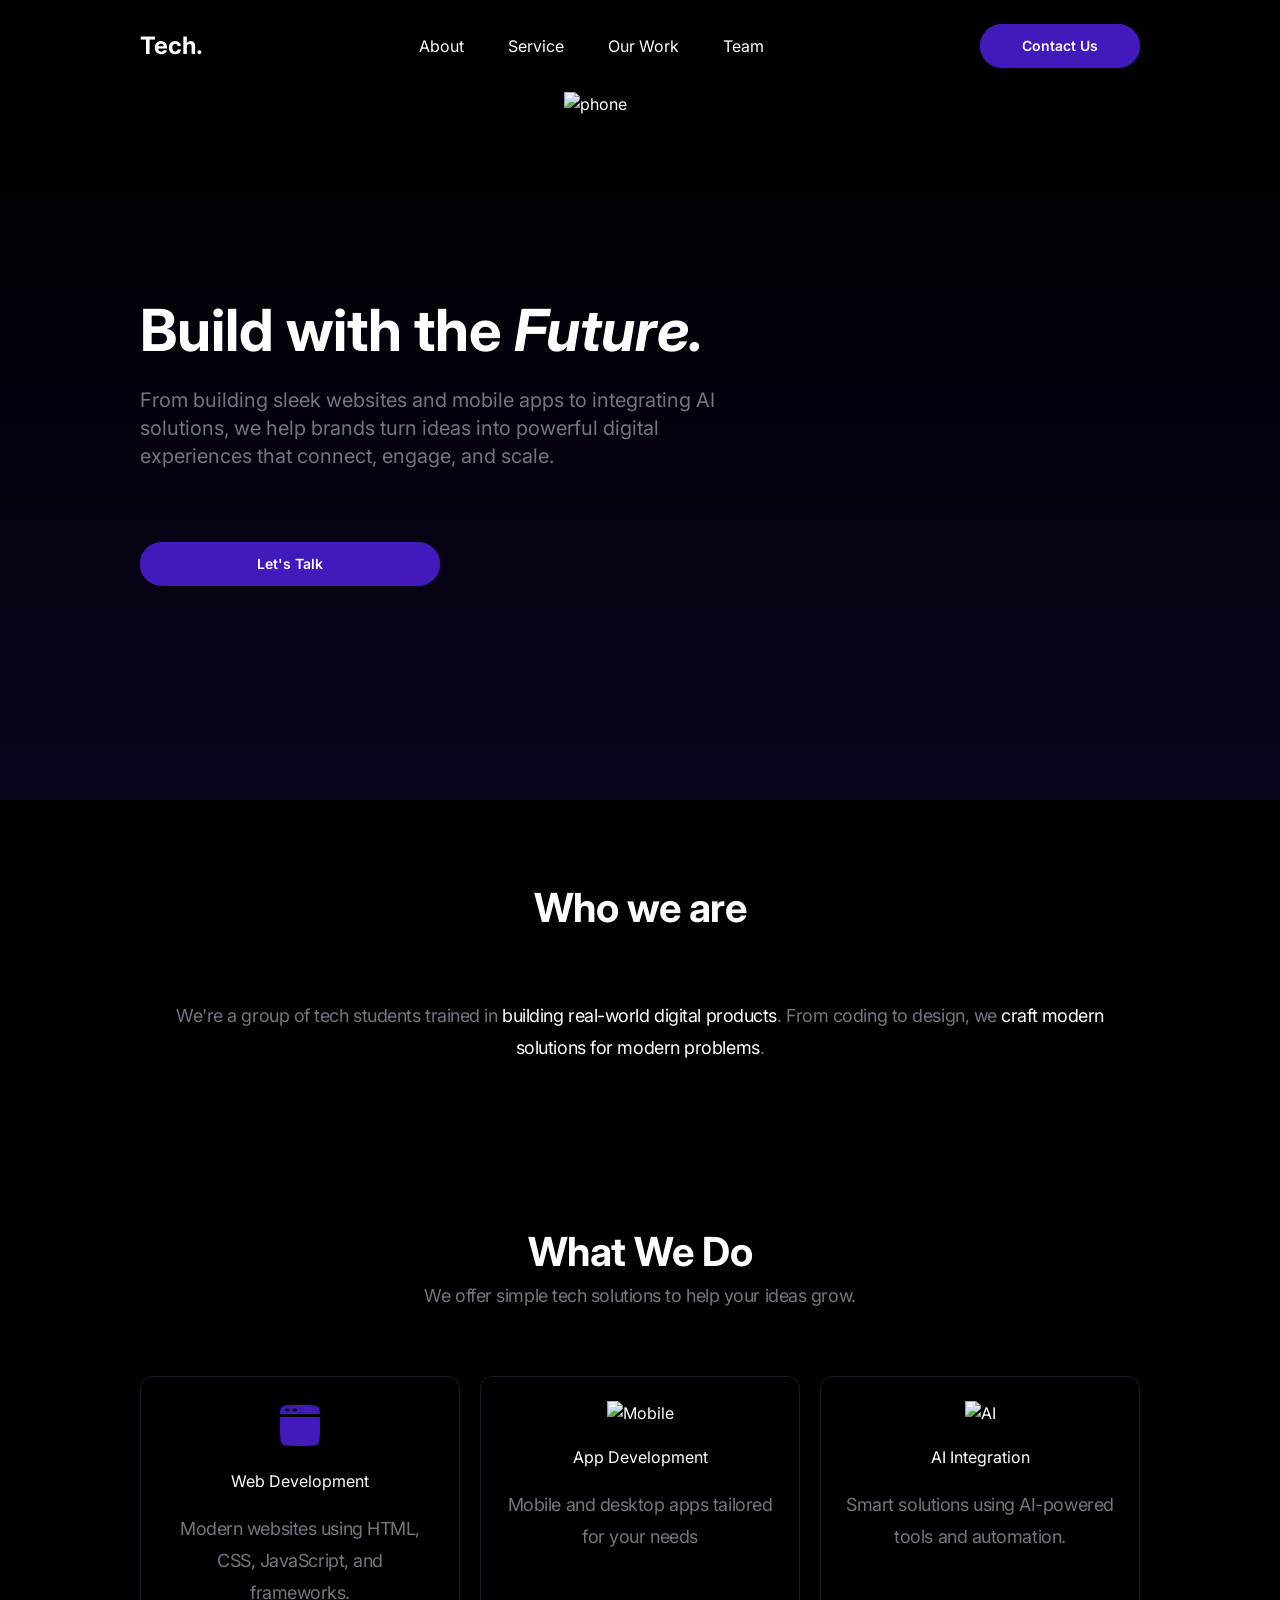
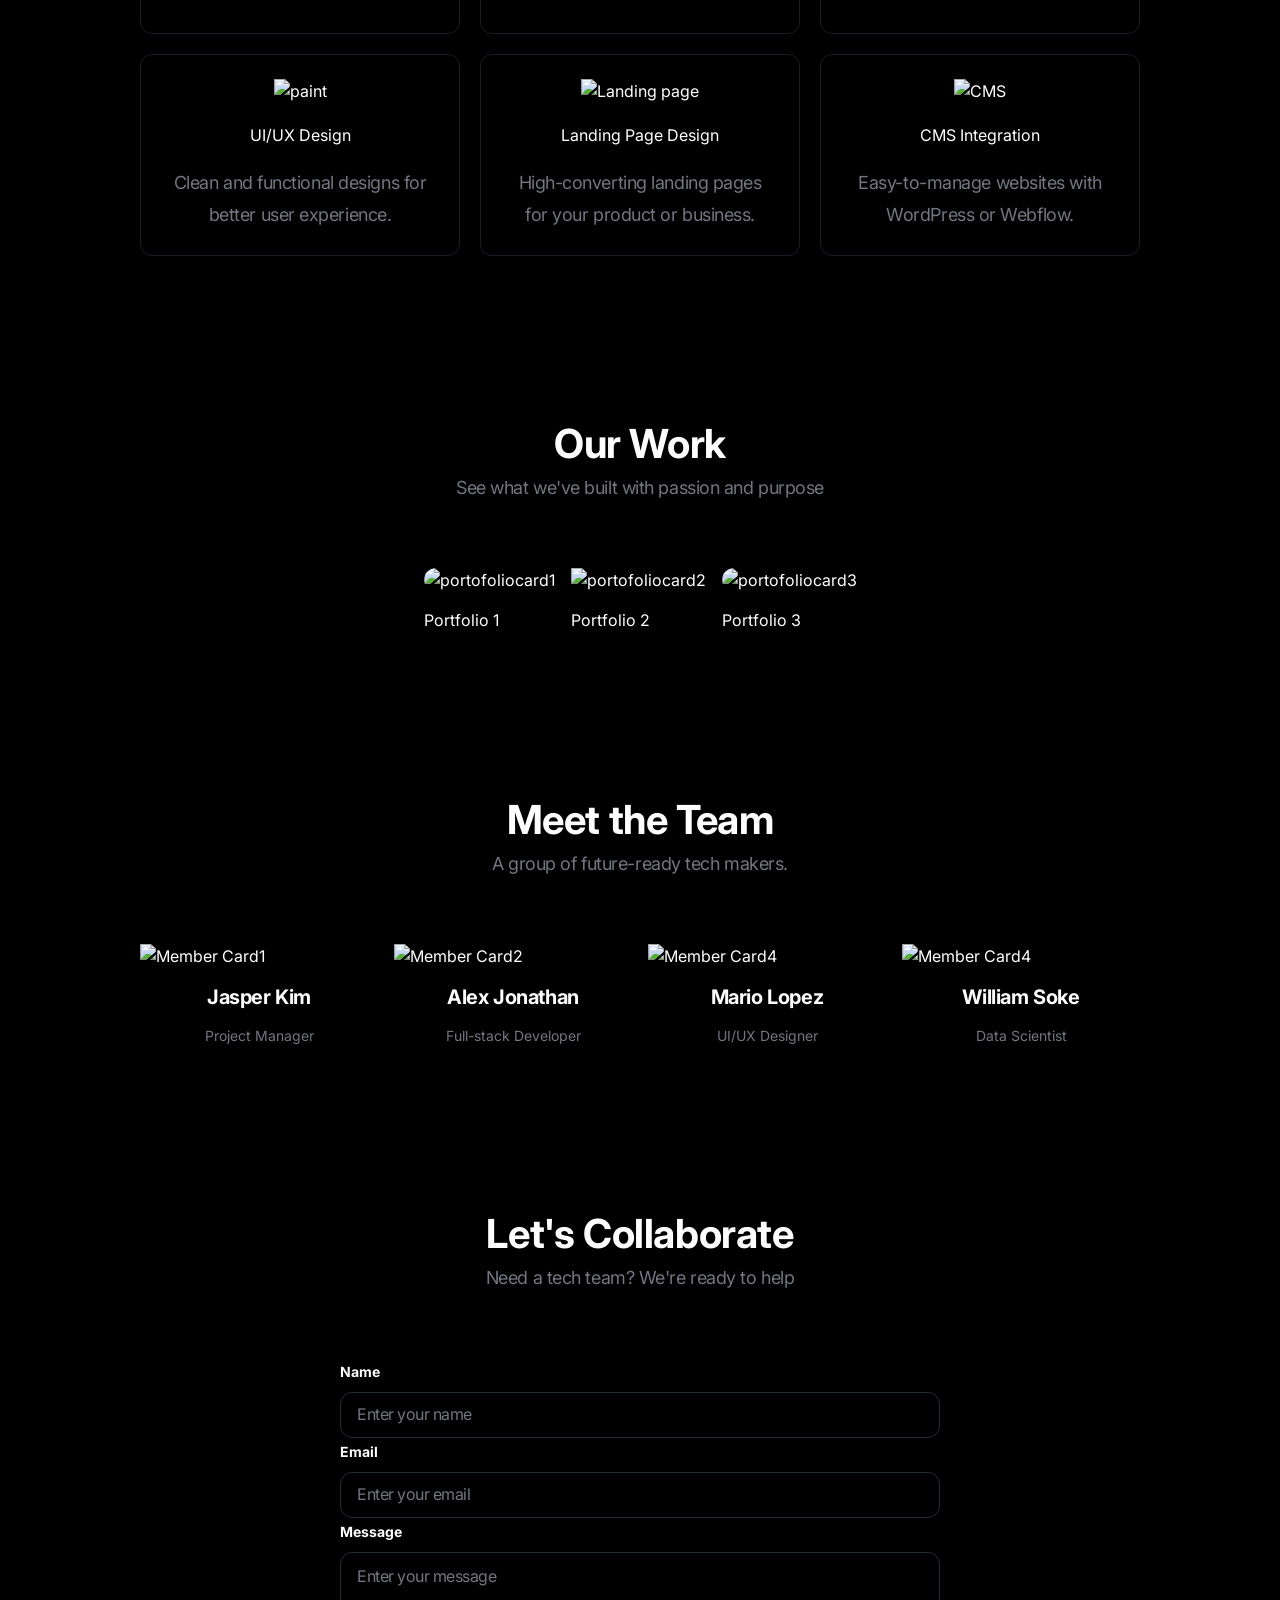
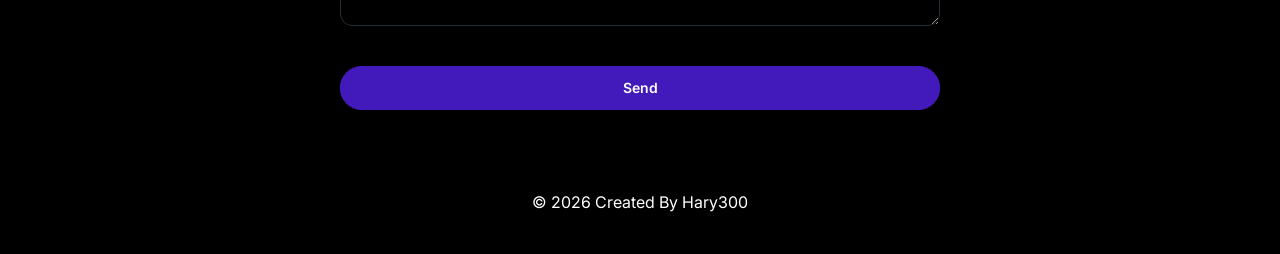
==== index.html @ cd2a8594 "feat: implement all core features, pending UI polish" ====
<!doctype html>
<html lang="en" class="scroll-smooth">
  <head>
    <meta charset="UTF-8" />
    <meta name="viewport" content="width=device-width, initial-scale=1.0" />
    <title>Challenge 1 - Hary300</title>
    <!-- css -->
    <link rel="stylesheet" href="./src/output.css" />
    <!-- fonts -->
    <link rel="preconnect" href="https://fonts.googleapis.com" />
    <link rel="preconnect" href="https://fonts.gstatic.com" crossorigin />
    <link
      href="https://fonts.googleapis.com/css2?family=Inter:ital,opsz,wght@0,14..32,100..900;1,14..32,100..900&display=swap"
      rel="stylesheet"
    />
    <link
      rel="shortcut icon"
      href="./assets/icons/landing-page.png"
      type="image/x-icon"
    />
  </head>
  <body class="font-Inter text-white flex flex-col items-center bg-black">
    <div class="container">
      <!-- ===== 1. HEADER SECTION ===== -->
      <header
        class="flex sticky top-0 justify-between items-center p-4 md:py-6 md:px-15 lg:px-35 z-30 backdrop-blur-2xl"
      >
        <div
          class="header-background bg-black backdrop-blur-2xl absolute inset-0 lg:hidden"
        ></div>

        <h1 class="logo text-2xl font-bold relative z-50">
          <a href="#home">Tech.</a>
        </h1>

        <nav class="menu hidden lg:block">
          <ul class="flex gap-11">
            <li><a href="#about">About</a></li>
            <li><a href="#service">Service</a></li>
            <li><a href="#our-work">Our Work</a></li>
            <li><a href="#team">Team</a></li>
          </ul>
        </nav>

        <div class="btn-container hidden lg:min-w-40 lg:block">
          <button class="btn">
            <a href="#contact-us">Contact Us</a>
          </button>
        </div>

        <div class="lg:hidden">
          <input type="checkbox" class="peer hidden checked-state" id="menu" />
          <label
            for="menu"
            class="hamburger-button flex flex-col gap-1.5 cursor-pointer relative z-20 peer-checked:[&>.first-line]:rotate-45 peer-checked:[&>.first-line]:translate-y-2 peer-checked:[&>.middle-line]:opacity-0 peer-checked:[&>.last-line]:-rotate-45 peer-checked:[&>.last-line]:-translate-y-2"
          >
            <span
              class="first-line w-5 h-0.5 bg-[#FDFDFD] rounded-full transition-transform duration-300"
            ></span>
            <span
              class="middle-line w-5 h-0.5 bg-[#FDFDFD] rounded-full transition-opacity duration-300"
            ></span>
            <span
              class="last-line w-5 h-0.5 bg-[#FDFDFD] rounded-full transition-transform duration-300"
            ></span>
          </label>

          <!-- offset menu -->
          <nav
            class="offset-menu flex flex-col absolute left-0 w-full top-16 gap-4 transition-transform -translate-y-500 duration-300 peer-checked:translate-y-0 lg:hidden bg-black h-dvh pointer-events-none peer-checked:pointer-events-auto px-4 md:py-6 md:px-15"
          >
            <ul class="flex flex-col gap-4 md:gap-6">
              <li><a href="#about" class="nav-link">About</a></li>
              <li>
                <a href="#service" class="nav-link">Service</a>
              </li>
              <li>
                <a href="#our-work" class="nav-link">Our Work</a>
              </li>
              <li>
                <a href="#team" class="nav-link">Team</a>
              </li>
            </ul>

            <a href="#contact-us" class="w-full">
              <div class="btn-container p-4">
                <button class="contact-us-btn btn">Contact Us</button>
              </div></a
            >
          </nav>
        </div>
      </header>

      <!-- ===== 2. HERO SECTION ===== -->
      <section
        class="hero flex flex-col lg:relative lg:flex-row lg:py-23 xl:py-53.5 gap-6 pt-10 px-4 md:px-15 lg:px-35 bg-line bg-linear-to-b from-[#0000] to-[#210A5E]/30 lg:overflow-hidden"
        id="hero"
      >
        <div
          class="text flex flex-col items-start gap-4 lg:w-[55%] xl:gap-8 xl:w-[60%] 2xl:w-[50%]"
        >
          <h2 class="text-[40px] font-bold leading-12 xl:text-[58px]">
            Build with the <span class="italic">Future.</span>
          </h2>
          <p class="text-[#717680] text-base xl:text-xl">
            From building sleek websites and mobile apps to integrating AI
            solutions, we help brands turn ideas into powerful digital
            experiences that connect, engage, and scale.
          </p>
          <a href="#contact-us" class="w-full lg:max-w-75 lg:block pt-10">
            <div class="btn-container">
              <button class="btn">Let's Talk</button>
            </div></a
          >
        </div>

        <div
          class="self-start lg:absolute lg:w-[35%] xl:w-[45%] 2xl:w-[38%] lg:top-0 lg:right-35"
        >
          <img src="./assets/images/hand.png" alt="phone" />
        </div>
      </section>

      <!-- ===== 3. WHO WE ARE SECTION ===== -->
      <section class="who-we-are section-layout" id="about">
        <h2 class="h2-text">Who we are</h2>
        <p class="p-text">
          We're a group of tech students trained in
          <span class="text-[#FDFDFD]"
            >building real-world digital products</span
          >. From coding to design, we
          <span class="text-[#FDFDFD]"
            >craft modern solutions for modern problems</span
          >.
        </p>
      </section>

      <!-- ===== 4. WHAT WE DO SECTION ===== -->
      <section class="what-we-do section-layout" id="service">
        <div class="text">
          <h2 class="h2-text">What We Do</h2>
          <p class="p-text">
            We offer simple tech solutions to help your ideas grow.
          </p>
        </div>

        <div class="grid grid-cols-2 w-full gap-4 md:grid-cols-3 md:gap-5">
          <!-- card 1 -->
          <div class="card service-card">
            <img src="./assets/images/website.png" alt="Website" />
            <h3>Web Development</h3>
            <p class="p-text">
              Modern websites using HTML, CSS, JavaScript, and frameworks.
            </p>
          </div>
          <!-- card 2 -->
          <div class="card service-card">
            <img src="./assets/images/mobile.png" alt="Mobile" />
            <h3>App Development</h3>
            <p class="p-text">
              Mobile and desktop apps tailored for your needs
            </p>
          </div>
          <!-- card 3 -->
          <div class="card service-card">
            <img src="./assets/images/ai.png" alt="AI" />
            <h3>AI Integration</h3>
            <p class="p-text">
              Smart solutions using AI-powered tools and automation.
            </p>
          </div>
          <!-- card 4 -->
          <div class="card service-card">
            <img src="./assets/images/paint.png" alt="paint" />
            <h3>UI/UX Design</h3>
            <p class="p-text">
              Clean and functional designs for better user experience.
            </p>
          </div>
          <!-- card 5  -->
          <div class="card service-card">
            <img src="./assets/images/landing-page.png" alt="Landing page" />
            <h3>Landing Page Design</h3>
            <p class="p-text">
              High-converting landing pages for your product or business.
            </p>
          </div>
          <!-- card 6 -->
          <div class="card service-card">
            <img src="./assets/images/cms.png" alt="CMS" />
            <h3>CMS Integration</h3>
            <p class="p-text">
              Easy-to-manage websites with WordPress or Webflow.
            </p>
          </div>
        </div>
      </section>

      <!-- ===== 5. OUR WORK SECTION ===== -->
      <section class="our-work section-layout" id="our-work">
        <div class="text">
          <h2 class="h2-text">Our Work</h2>
          <p class="p-text">See what we've built with passion and purpose</p>
        </div>

        <!-- portfolio -->
        <div class="flex flex-col lg:flex-row gap-4">
          <!-- card 1 -->
          <div class="flex flex-col gap-4">
            <div class="Portfolio rounded-2xl overflow-hidden portfolio-card">
              <img src="./assets/images/image-214.png" alt="portofoliocard1" />
            </div>
            <p class="text-left">Portfolio 1</p>
          </div>

          <!-- card 2 -->
          <div class="flex flex-col gap-4">
            <div class="Portfolio portfolio-card">
              <img src="./assets/images/image-314.png" alt="portofoliocard2" />
            </div>
            <p class="text-left">Portfolio 2</p>
          </div>

          <!-- card 3 -->
          <div class="flex flex-col gap-4">
            <div class="Portfolio rounded-2xl overflow-hidden portfolio-card">
              <img src="./assets/images/image-414.png" alt="portofoliocard3" />
            </div>
            <p class="text-left">Portfolio 3</p>
          </div>
        </div>
      </section>

      <!-- ===== 6. MEET THE TEAM SECTION ===== -->
      <section class="meet-the-team section-layout" id="team">
        <div class="text">
          <h2 class="h2-text">Meet the Team</h2>
          <p class="p-text">A group of future-ready tech makers.</p>
        </div>

        <!-- picture -->
        <div
          class="members grid grid-cols-2 lg:grid-cols-4 gap-4 md:gap-10 lg:gap-4 w-full"
        >
          <div class="flex flex-col gap-3">
            <img
              src="./assets/images/jasper-kim.png"
              alt="Member Card1"
              class="team-member-image"
            />
            <h3 class="name-title">Jasper Kim</h3>
            <p class="text-center text-sm text-[#717680]">Project Manager</p>
          </div>

          <div class="flex flex-col gap-3">
            <img
              src="./assets/images/alex-jonathan.png"
              alt="Member Card2"
              class="team-member-image"
            />
            <h3 class="name-title">Alex Jonathan</h3>
            <p class="text-center text-sm text-[#717680]">
              Full-stack Developer
            </p>
          </div>

          <div class="flex flex-col gap-3">
            <img
              src="./assets/images/mario-lopez.png"
              alt="Member Card4"
              class="team-member-image"
            />
            <h3 class="name-title">Mario Lopez</h3>
            <p class="text-center text-sm text-[#717680]">UI/UX Designer</p>
          </div>

          <div class="flex flex-col gap-3">
            <img
              src="./assets/images/william-soke.png"
              alt="Member Card4"
              class="team-member-image"
            />
            <h3 class="name-title">William Soke</h3>
            <p class="text-center text-sm text-[#717680]">Data Scientist</p>
          </div>
        </div>
      </section>

      <!-- ===== 7. LEST'S COLLABORATE SECTION ===== -->
      <section class="let-us-colaborate section-layout" id="contact-us">
        <div class="text">
          <h2 class="h2-text">Let's Collaborate</h2>
          <p class="p-text">Need a tech team? We're ready to help</p>
        </div>

        <!-- Form -->
        <form class="form w-full lg:max-w-150">
          <div class="name input-field">
            <label for="name" class="input-label">Name</label>
            <input
              type="text"
              id="name"
              placeholder="Enter your name"
              class="input"
            />
          </div>
          <div class="email input-field">
            <label for="email" class="input-label">Email</label>
            <input
              type="text"
              id="email"
              placeholder="Enter your email"
              class="input"
            />
          </div>
          <div class="message input-field">
            <label for="message" class="input-label">Message</label>
            <textarea
              id="message"
              placeholder="Enter your message"
              class="input"
            ></textarea>
          </div>
          <button class="btn mt-10">Send</button>
        </form>
      </section>
      <!-- ends -->
    </div>

    <!-- ===== 8. FOOTER ===== -->
    <footer class="pb-10">
      &copy 2026 Created By
      <a
        href="https://github.com/Hary300"
        target="_blank"
        class="hover:text-[#7454d1]"
        >Hary300</a
      >
    </footer>

    <script src="./script.js"></script>
  </body>
</html>
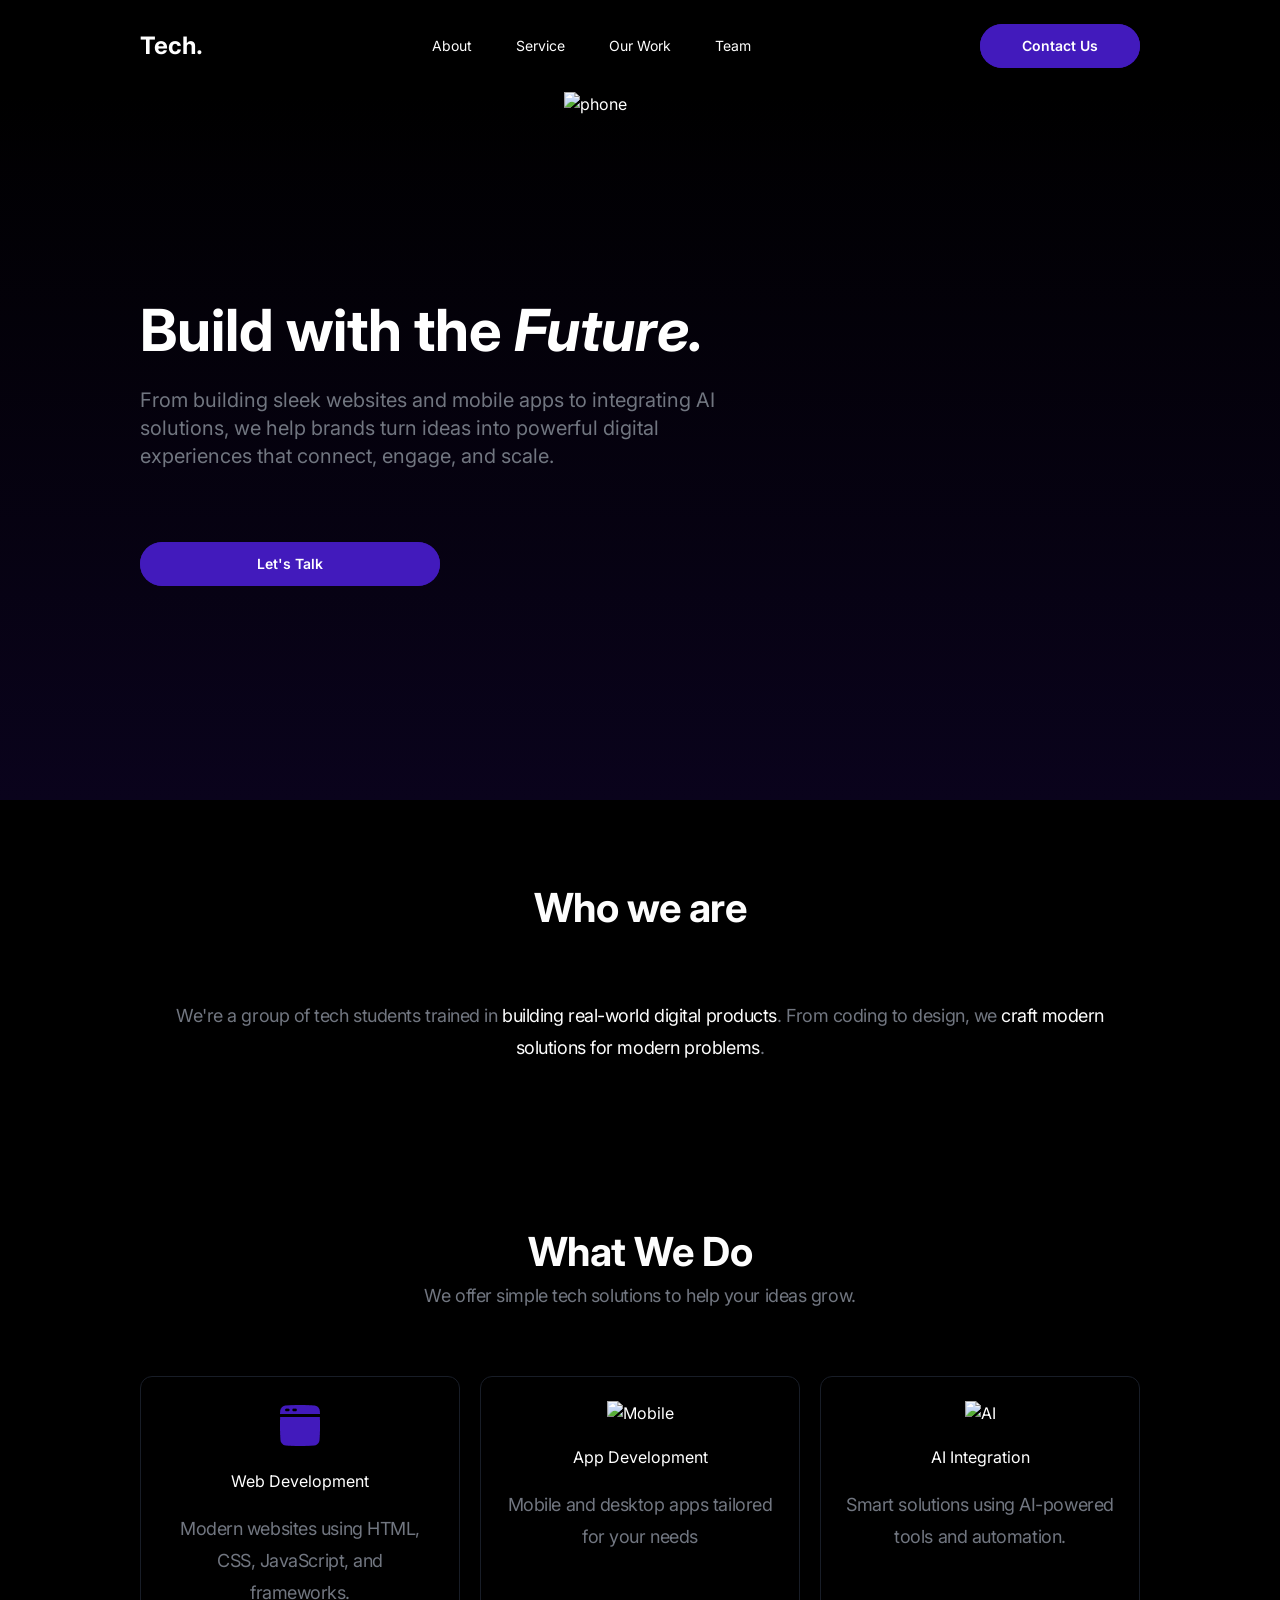
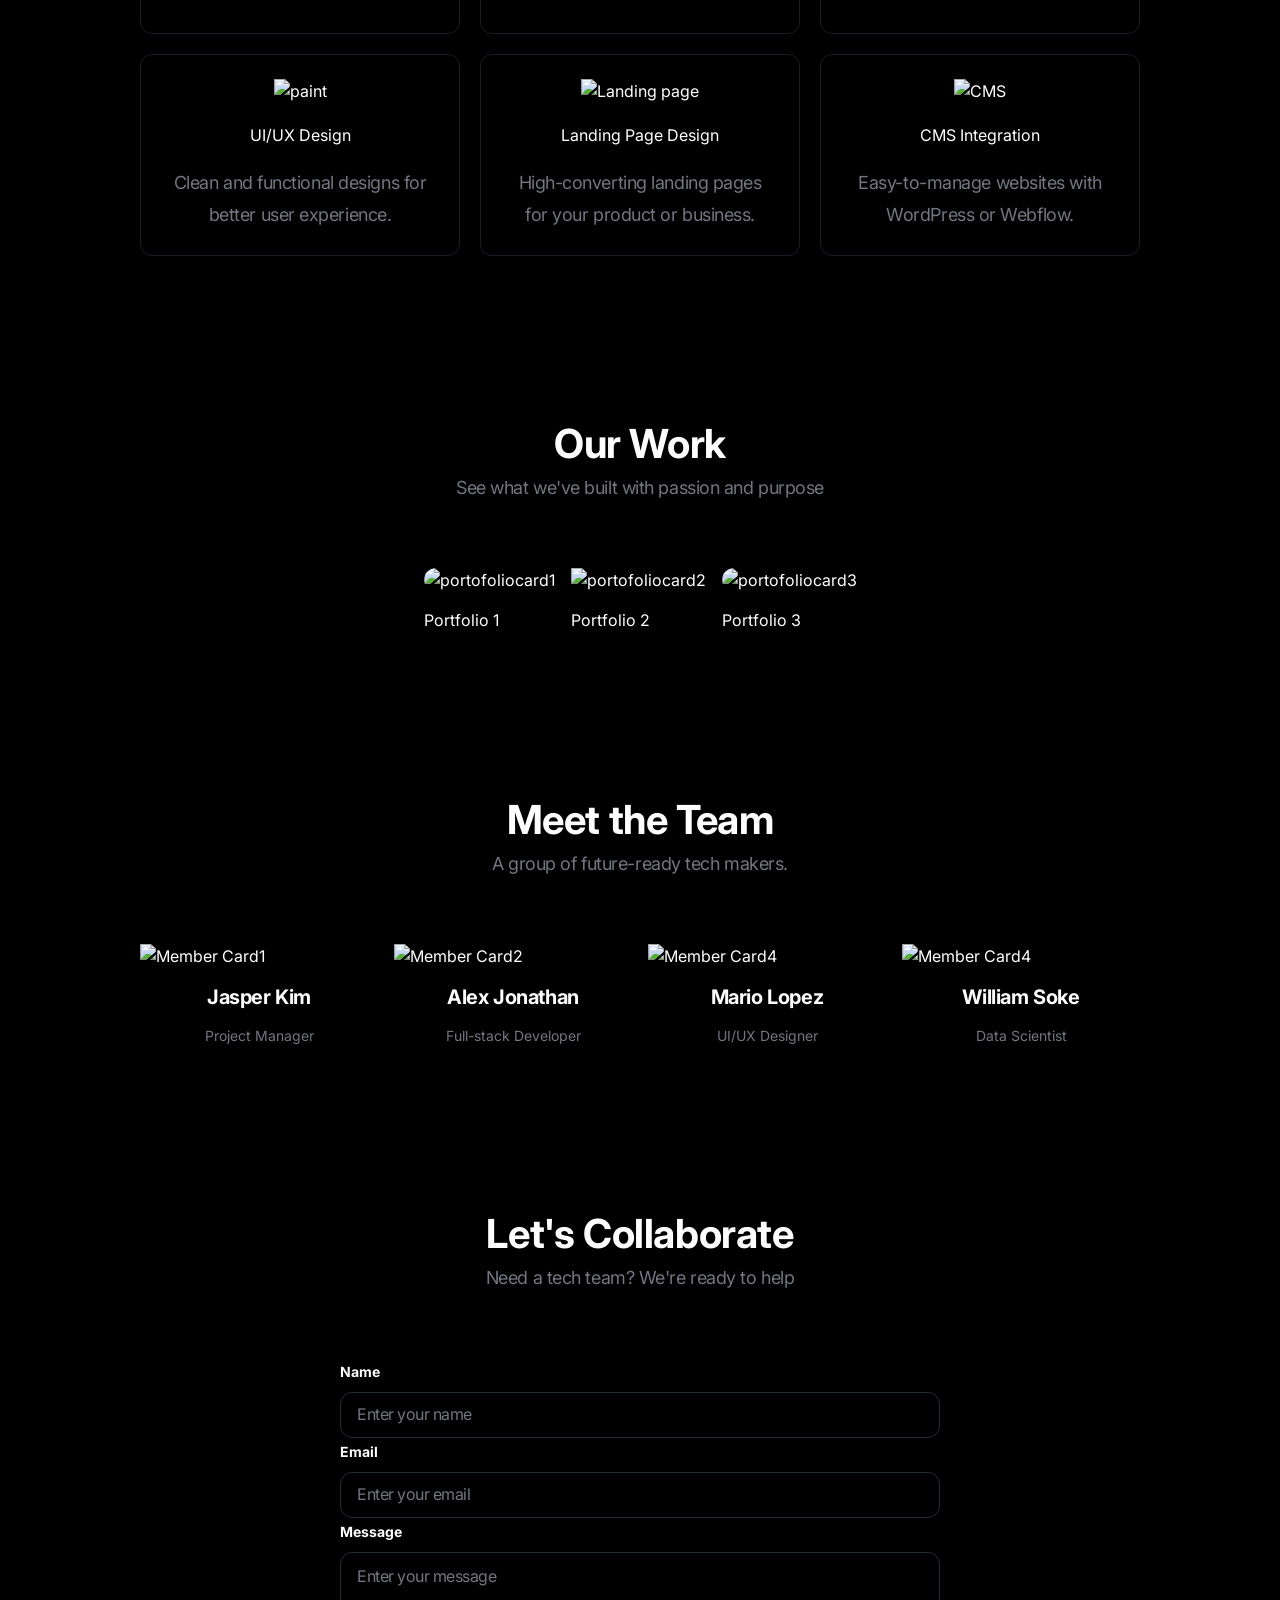
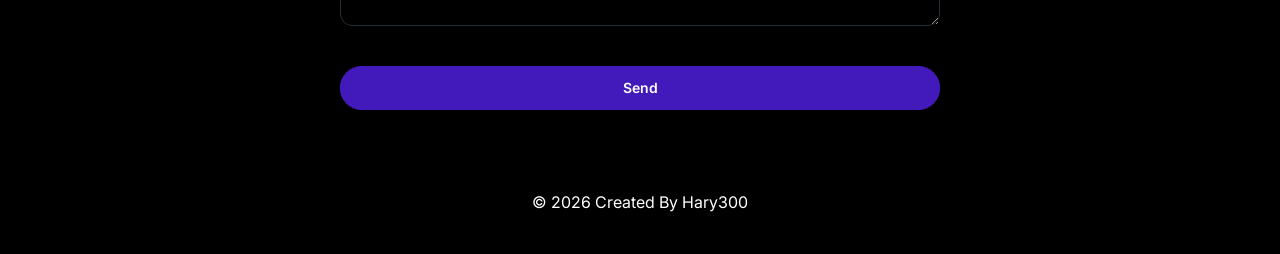
==== commit c5877366: "style: add style while hovering menu link and team cards" ====
--- a/index.html
+++ b/index.html
@@ -35,10 +35,10 @@
 
         <nav class="menu hidden lg:block">
           <ul class="flex gap-11">
-            <li><a href="#about">About</a></li>
-            <li><a href="#service">Service</a></li>
-            <li><a href="#our-work">Our Work</a></li>
-            <li><a href="#team">Team</a></li>
+            <li><a href="#about" class="menu-li-a">About</a></li>
+            <li><a href="#service" class="menu-li-a">Service</a></li>
+            <li><a href="#our-work" class="menu-li-a">Our Work</a></li>
+            <li><a href="#team" class="menu-li-a">Team</a></li>
           </ul>
         </nav>
 
@@ -48,6 +48,7 @@
           </button>
         </div>
 
+        <!-- hamburger menu -->
         <div class="lg:hidden">
           <input type="checkbox" class="peer hidden checked-state" id="menu" />
           <label
@@ -70,15 +71,15 @@
             class="offset-menu flex flex-col absolute left-0 w-full top-16 gap-4 transition-transform -translate-y-500 duration-300 peer-checked:translate-y-0 lg:hidden bg-black h-dvh pointer-events-none peer-checked:pointer-events-auto px-4 md:py-6 md:px-15"
           >
             <ul class="flex flex-col gap-4 md:gap-6">
-              <li><a href="#about" class="nav-link">About</a></li>
+              <li><a href="#about" class="menu-li-a">About</a></li>
               <li>
-                <a href="#service" class="nav-link">Service</a>
+                <a href="#service" class="menu-li-a">Service</a>
               </li>
               <li>
-                <a href="#our-work" class="nav-link">Our Work</a>
+                <a href="#our-work" class="menu-li-a">Our Work</a>
               </li>
               <li>
-                <a href="#team" class="nav-link">Team</a>
+                <a href="#team" class="menu-li-a">Team</a>
               </li>
             </ul>
 
@@ -242,7 +243,7 @@
         <div
           class="members grid grid-cols-2 lg:grid-cols-4 gap-4 md:gap-10 lg:gap-4 w-full"
         >
-          <div class="flex flex-col gap-3">
+          <div class="flex flex-col gap-3 group">
             <img
               src="./assets/images/jasper-kim.png"
               alt="Member Card1"
@@ -252,7 +253,7 @@
             <p class="text-center text-sm text-[#717680]">Project Manager</p>
           </div>
 
-          <div class="flex flex-col gap-3">
+          <div class="flex flex-col gap-3 group">
             <img
               src="./assets/images/alex-jonathan.png"
               alt="Member Card2"
@@ -264,7 +265,7 @@
             </p>
           </div>
 
-          <div class="flex flex-col gap-3">
+          <div class="flex flex-col gap-3 group">
             <img
               src="./assets/images/mario-lopez.png"
               alt="Member Card4"
@@ -274,7 +275,7 @@
             <p class="text-center text-sm text-[#717680]">UI/UX Designer</p>
           </div>
 
-          <div class="flex flex-col gap-3">
+          <div class="flex flex-col gap-3 group">
             <img
               src="./assets/images/william-soke.png"
               alt="Member Card4"
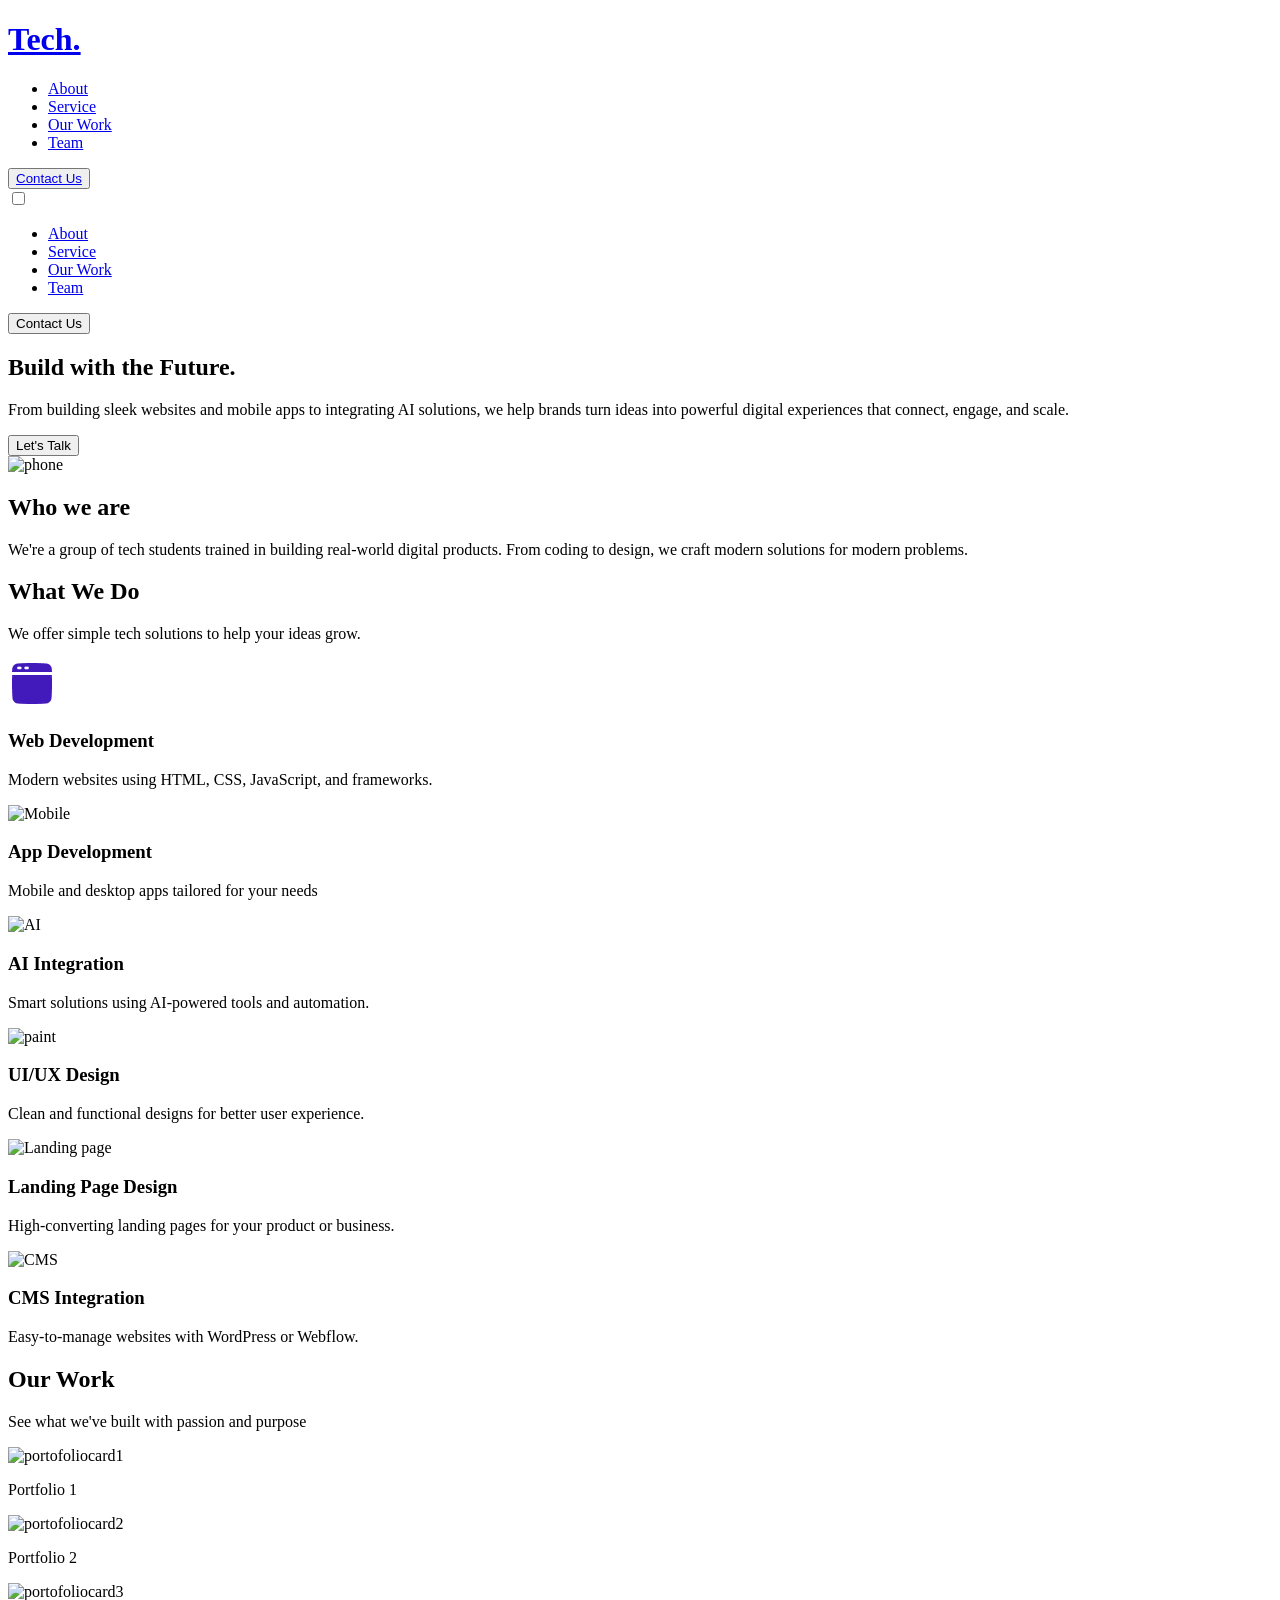
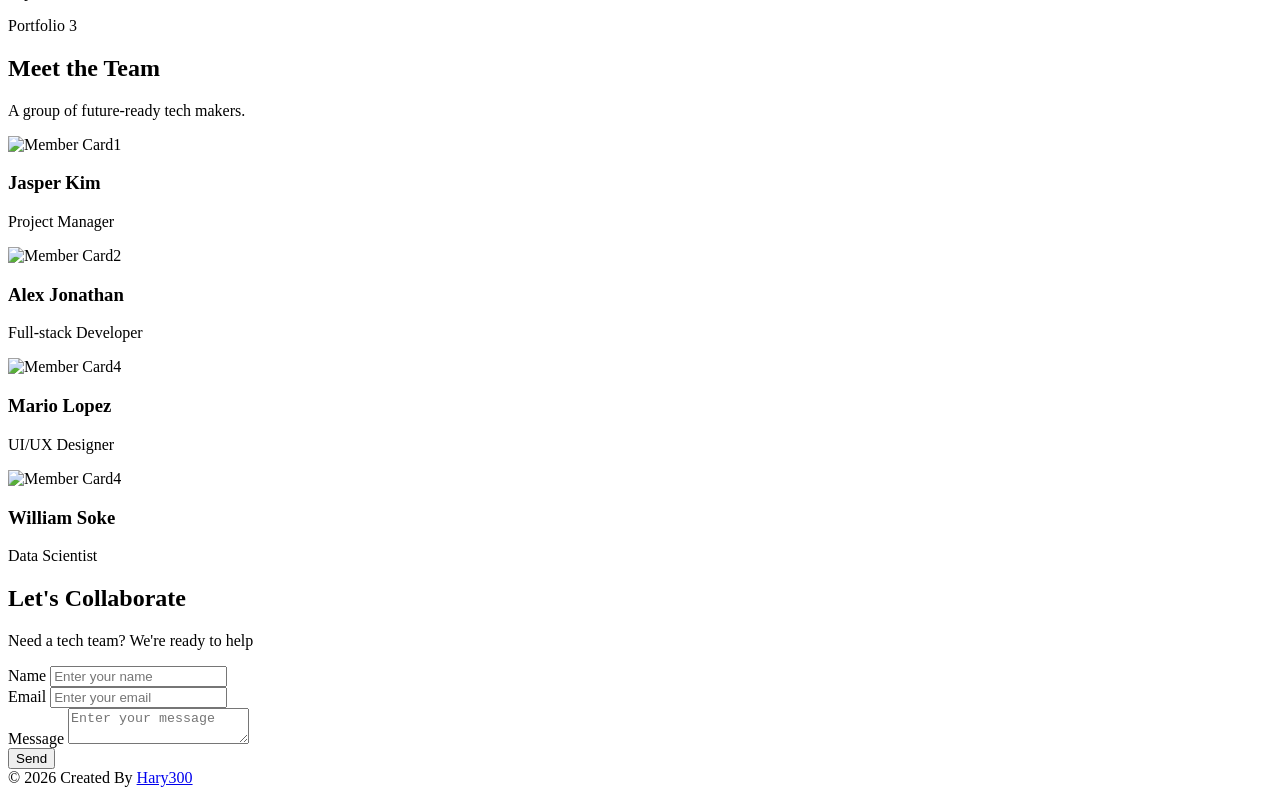
==== commit f293e005: "feat: add an interakctive form" ====
--- a/index.html
+++ b/index.html
@@ -297,7 +297,9 @@
         <!-- Form -->
         <form class="form w-full lg:max-w-150">
           <div class="name input-field">
-            <label for="name" class="input-label">Name</label>
+            <label for="name" class="input-label flex justify-between"
+              >Name <span class="error-container text-red-500 font-thin"></span
+            ></label>
             <input
               type="text"
               id="name"
@@ -305,8 +307,11 @@
               class="input"
             />
           </div>
+
           <div class="email input-field">
-            <label for="email" class="input-label">Email</label>
+            <label for="email" class="input-label flex justify-between"
+              >Email<span class="error-container text-red-500 font-thin"></span
+            ></label>
             <input
               type="text"
               id="email"
@@ -314,18 +319,36 @@
               class="input"
             />
           </div>
+
           <div class="message input-field">
-            <label for="message" class="input-label">Message</label>
+            <label for="message" class="input-label flex justify-between"
+              >Message<span
+                class="error-container text-red-500 font-thin"
+              ></span
+            ></label>
             <textarea
               id="message"
               placeholder="Enter your message"
               class="input"
             ></textarea>
           </div>
-          <button class="btn mt-10">Send</button>
+
+          <button class="submit-button btn mt-10">Send</button>
         </form>
       </section>
-      <!-- ends -->
+
+      <!-- modal starts -->
+      <div
+        class="modal flex justify-center items-center fixed left-0 top-0 size-full z-30 p-5 md:p-0 opacity-0 transition-all scale-95 duration-300 pointer-events-none"
+      >
+        <div
+          class="overlay absolute left-0 top-0 size-full bg-[rgba(0,0,0,0.7)]"
+        ></div>
+        <div
+          class="box-modal flex flex-col items-center z-40 py-10 px-5 bg-black border border-[rgb(66,26,188)] rounded-4xl w-full max-w-90"
+        ></div>
+      </div>
+      <!-- modal ends -->
     </div>
 
     <!-- ===== 8. FOOTER ===== -->
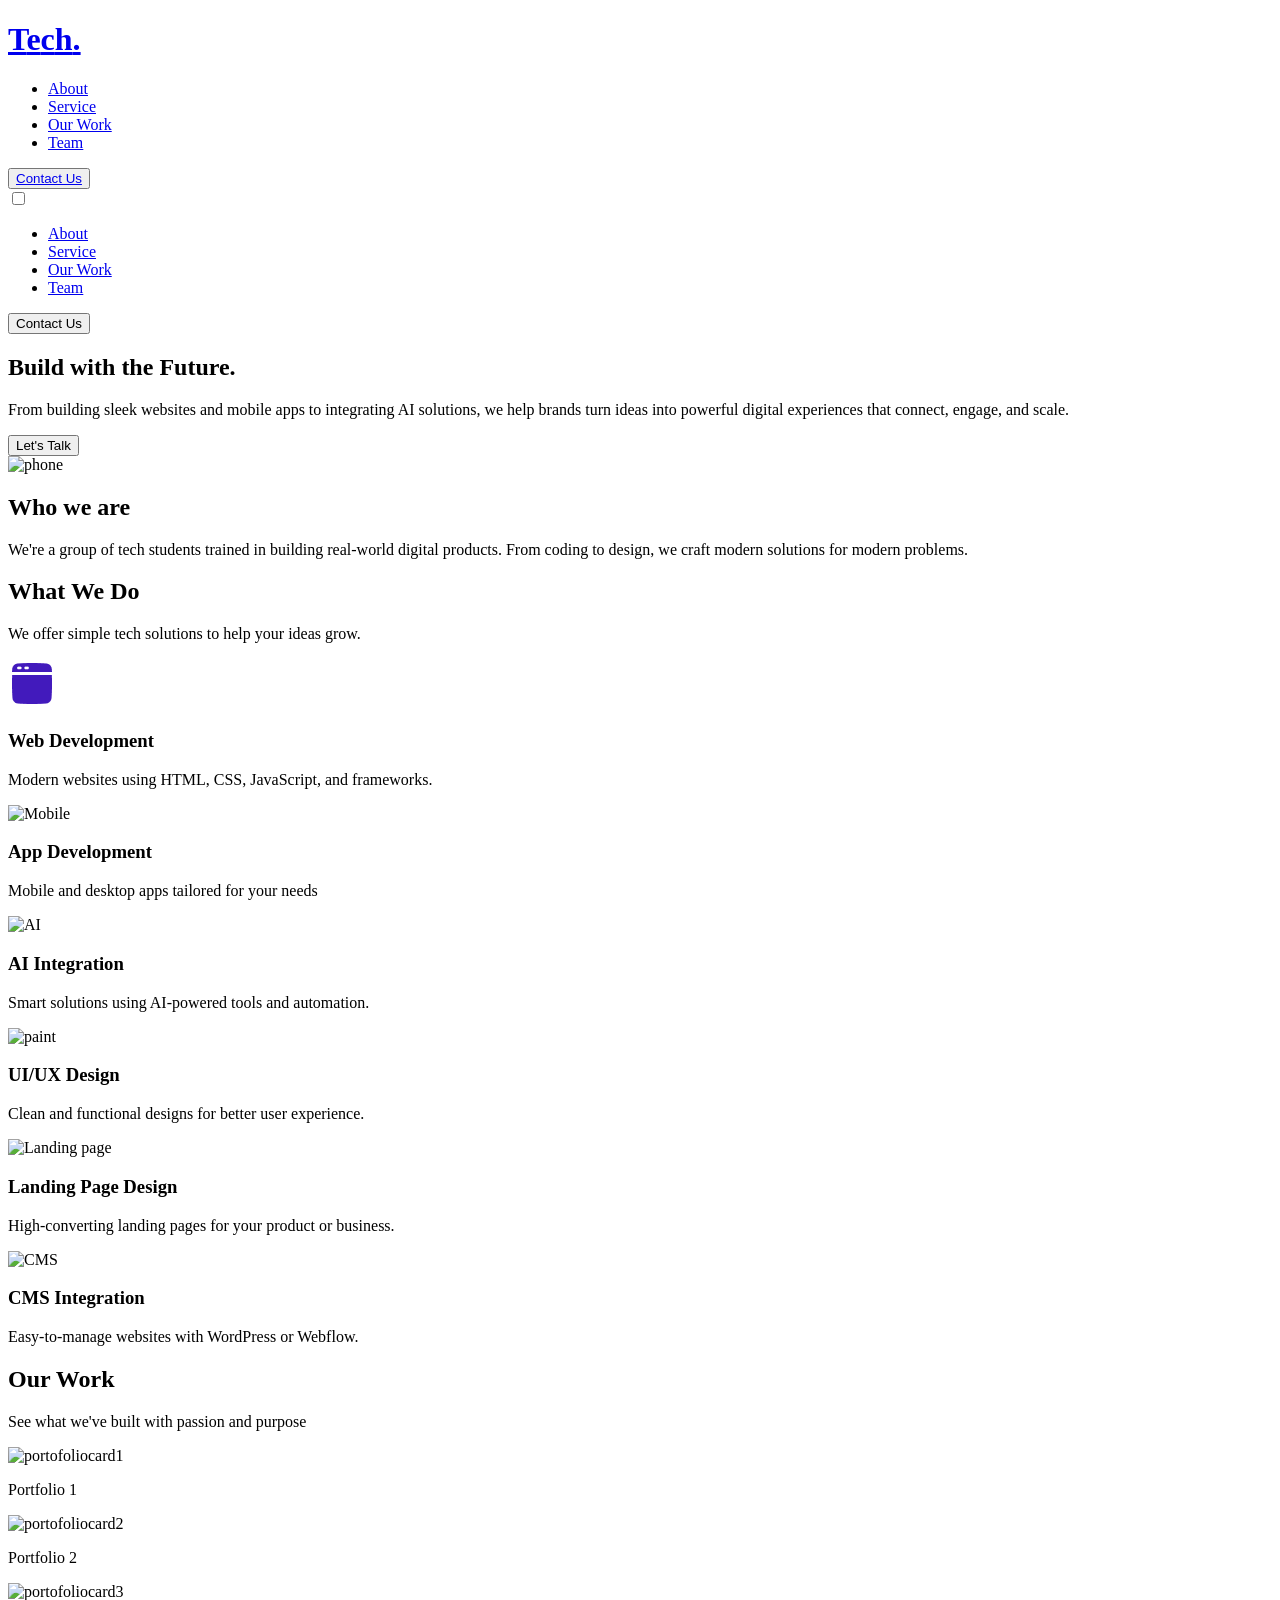
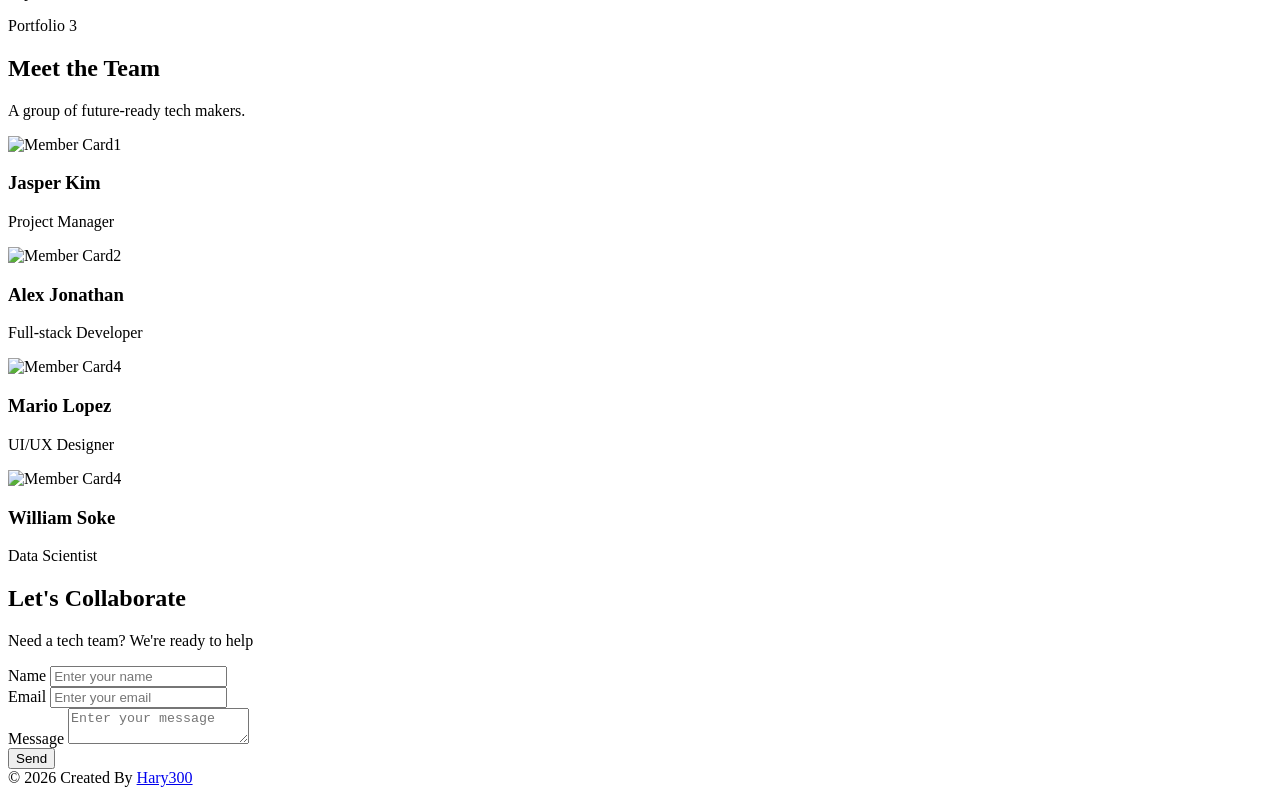
==== commit 33a1c9ef: "chore: complete logo animation  while hovered" ====
--- a/index.html
+++ b/index.html
@@ -30,7 +30,12 @@
         ></div>
 
         <h1 class="logo text-2xl font-bold relative z-50">
-          <a href="#home">Tech.</a>
+          <a
+            href="#home"
+            class="inline-block text-shadow-[0_2.2ex_0_rgb(253,253,253)] no-underline text-[rgb(253,253,253)] font-bold text-2xl/9 cursor-pointer overflow-hidden *:relative *:inline-block *:duration-500 *:ease-in-out *:delay-[calc(sibling-index()*0.1s)] hover:*:-translate-y-[2.2ex] hover:*:delay-[calc(sibling-index()*0.1s)]"
+            ><span>T</span><span>e</span><span>c</span><span>h</span
+            ><span>.</span></a
+          >
         </h1>
 
         <nav class="menu hidden lg:block">
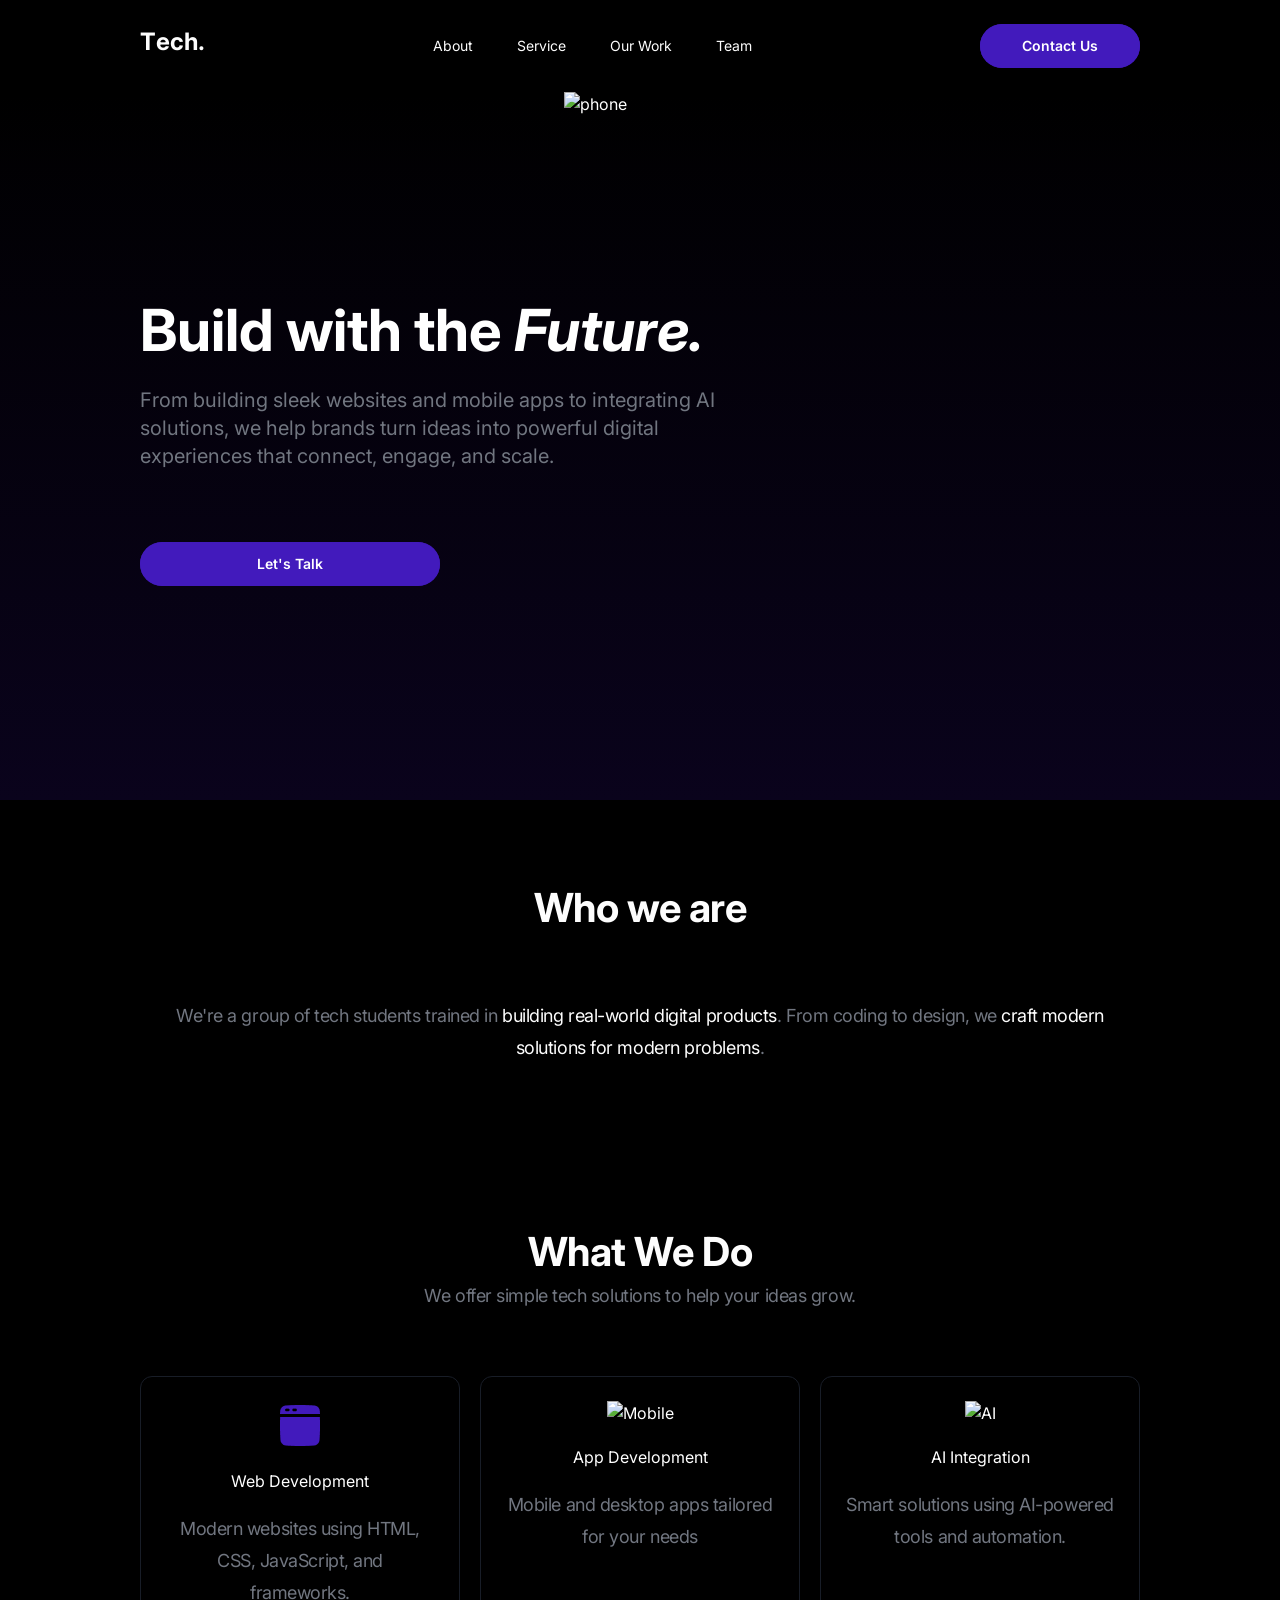
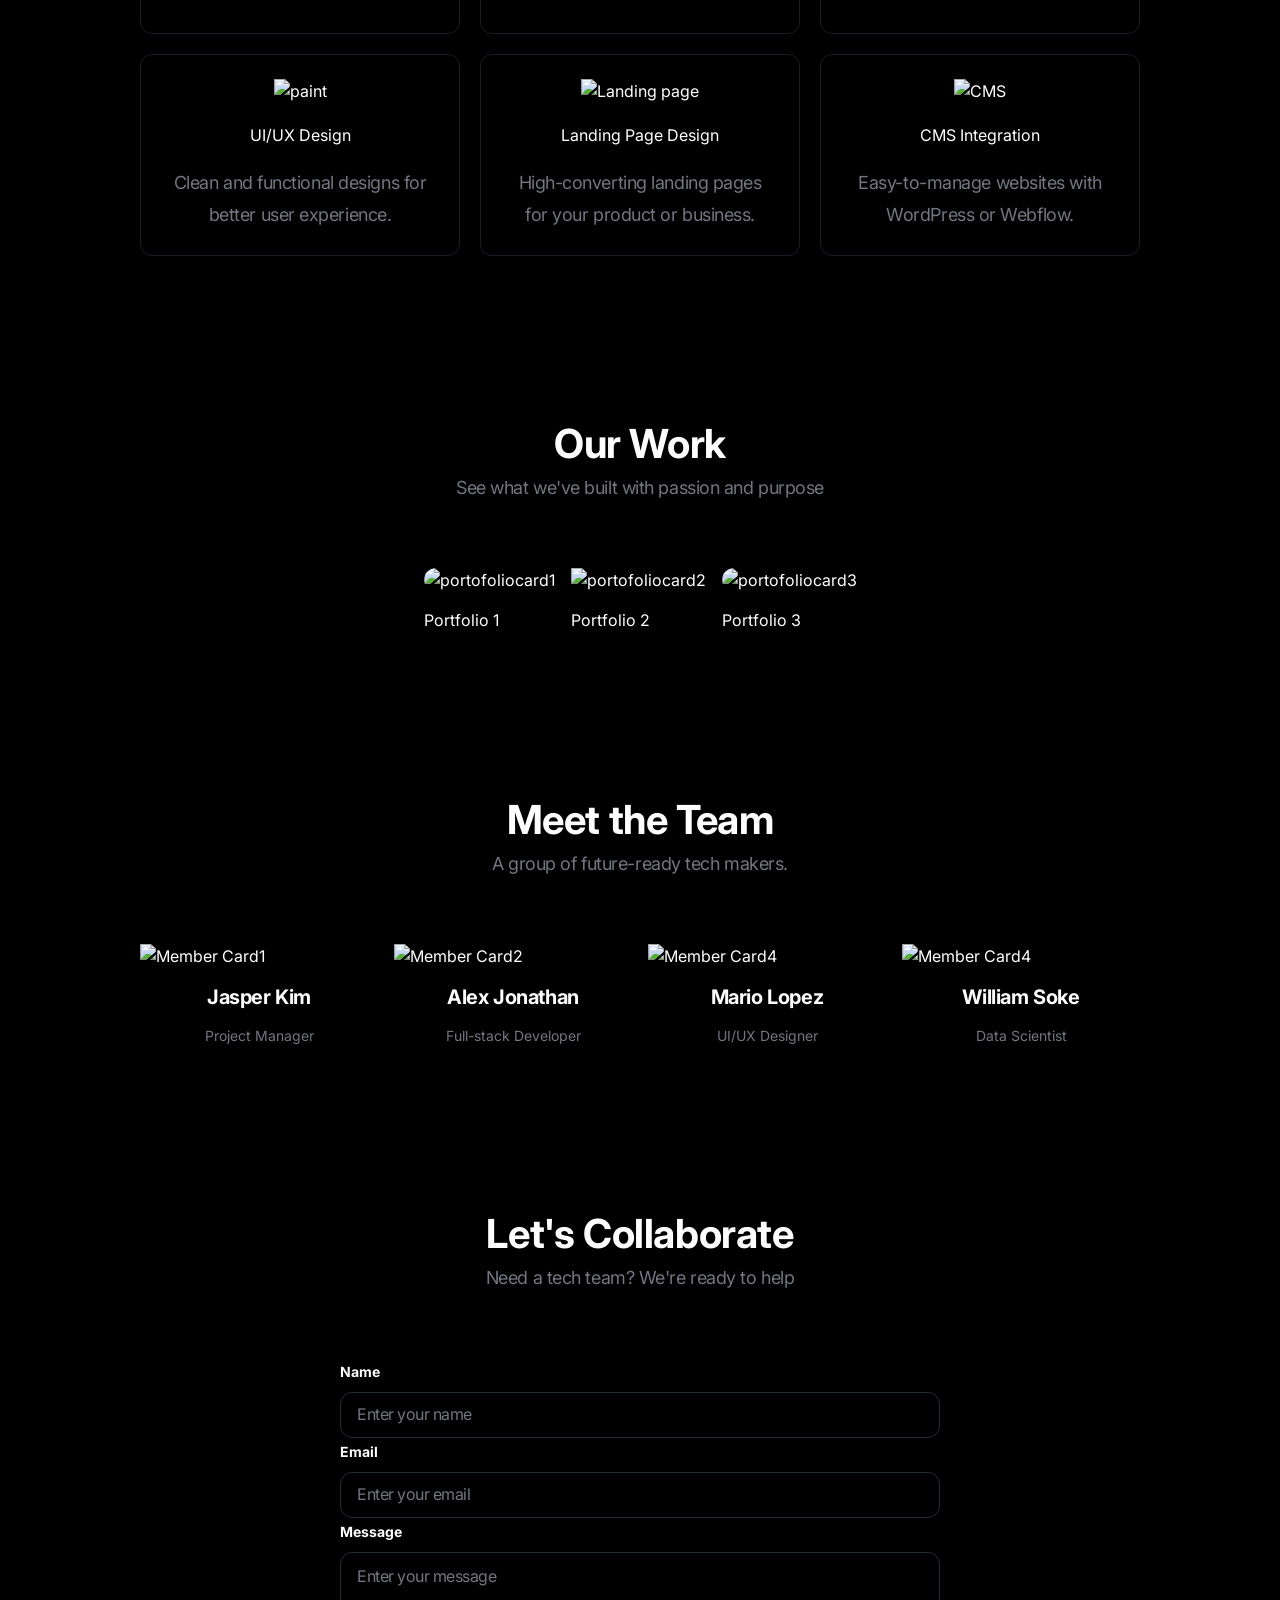
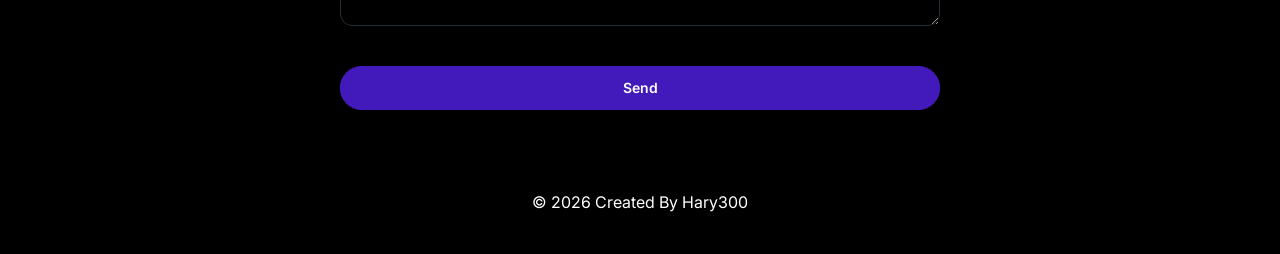
==== commit 15eef904: "chore: add output.css" ====
--- a/index.html
+++ b/index.html
@@ -13,11 +13,8 @@
       href="https://fonts.googleapis.com/css2?family=Inter:ital,opsz,wght@0,14..32,100..900;1,14..32,100..900&display=swap"
       rel="stylesheet"
     />
-    <link
-      rel="shortcut icon"
-      href="./assets/icons/landing-page.png"
-      type="image/x-icon"
-    />
+    <!-- icon -->
+    <link rel="icon" href="./assets/icons/landing-page.png" type="image/png" />
   </head>
   <body class="font-Inter text-white flex flex-col items-center bg-black">
     <div class="container">
